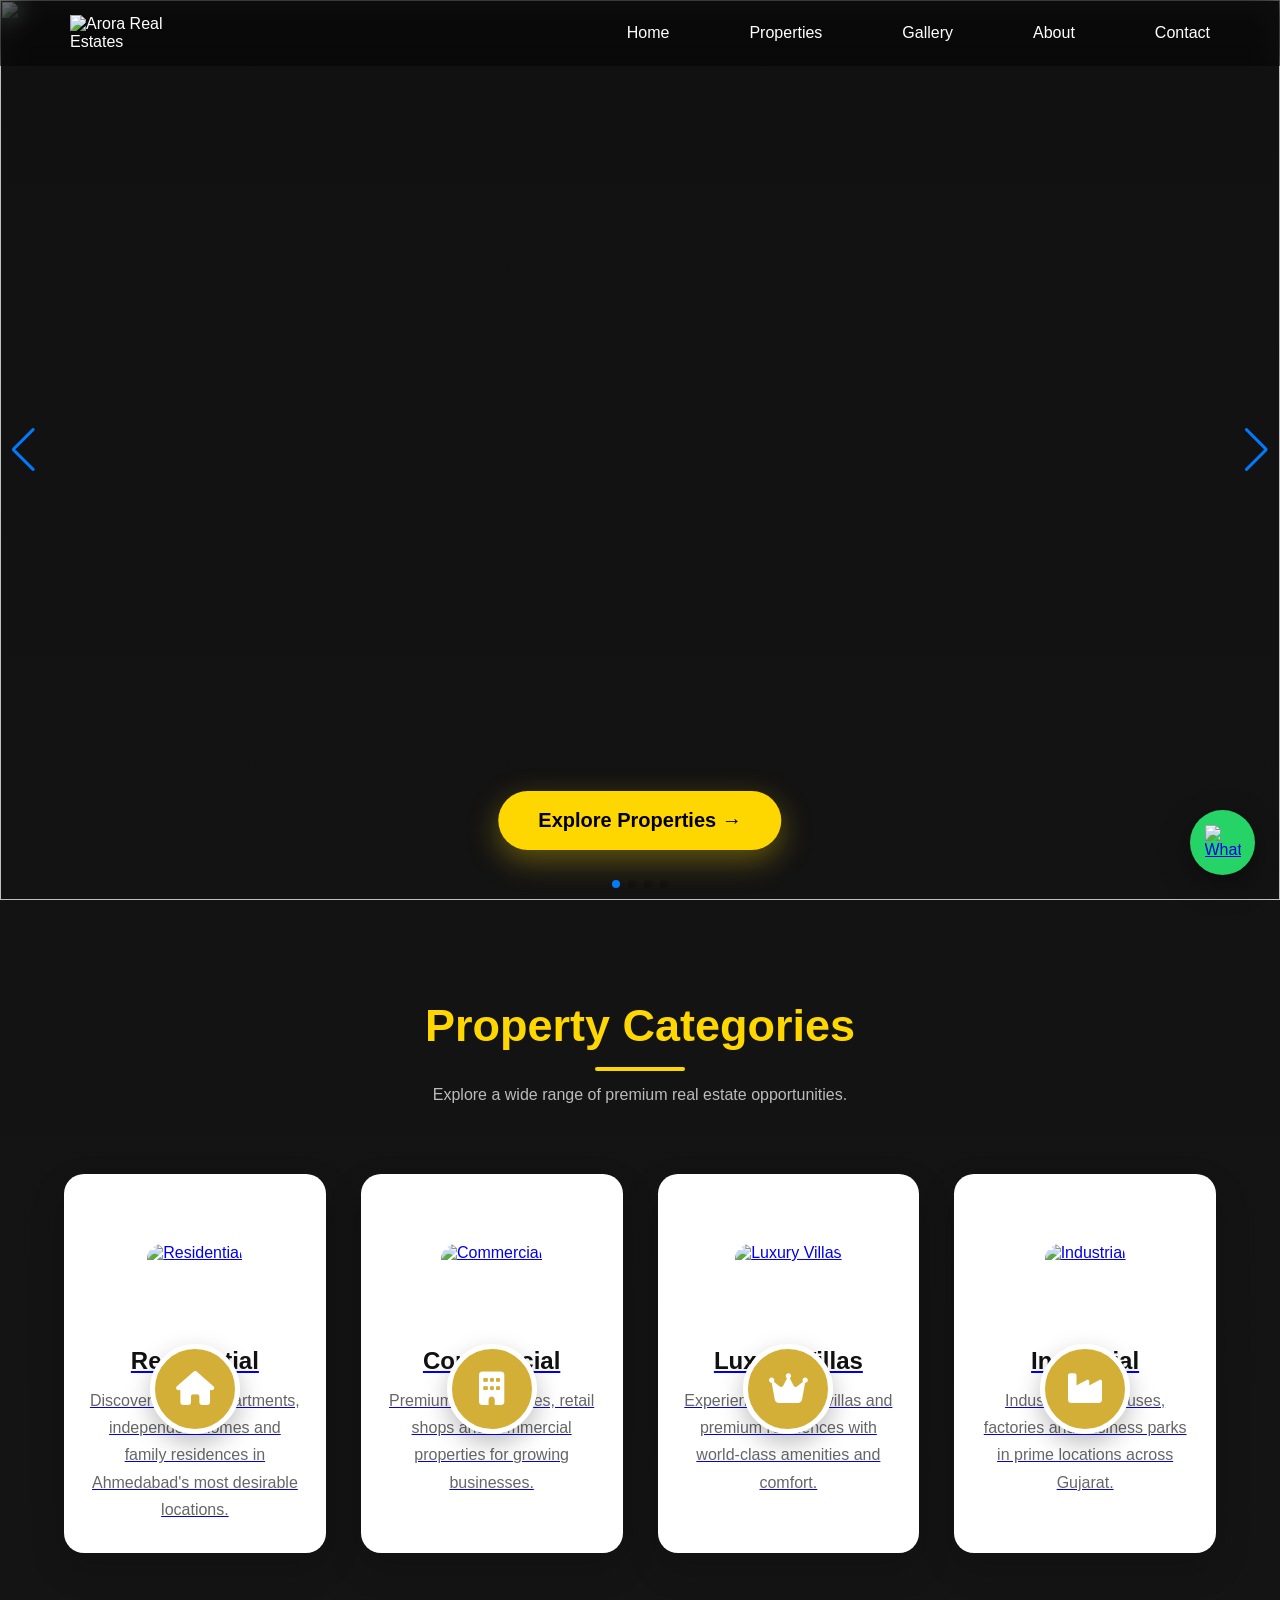
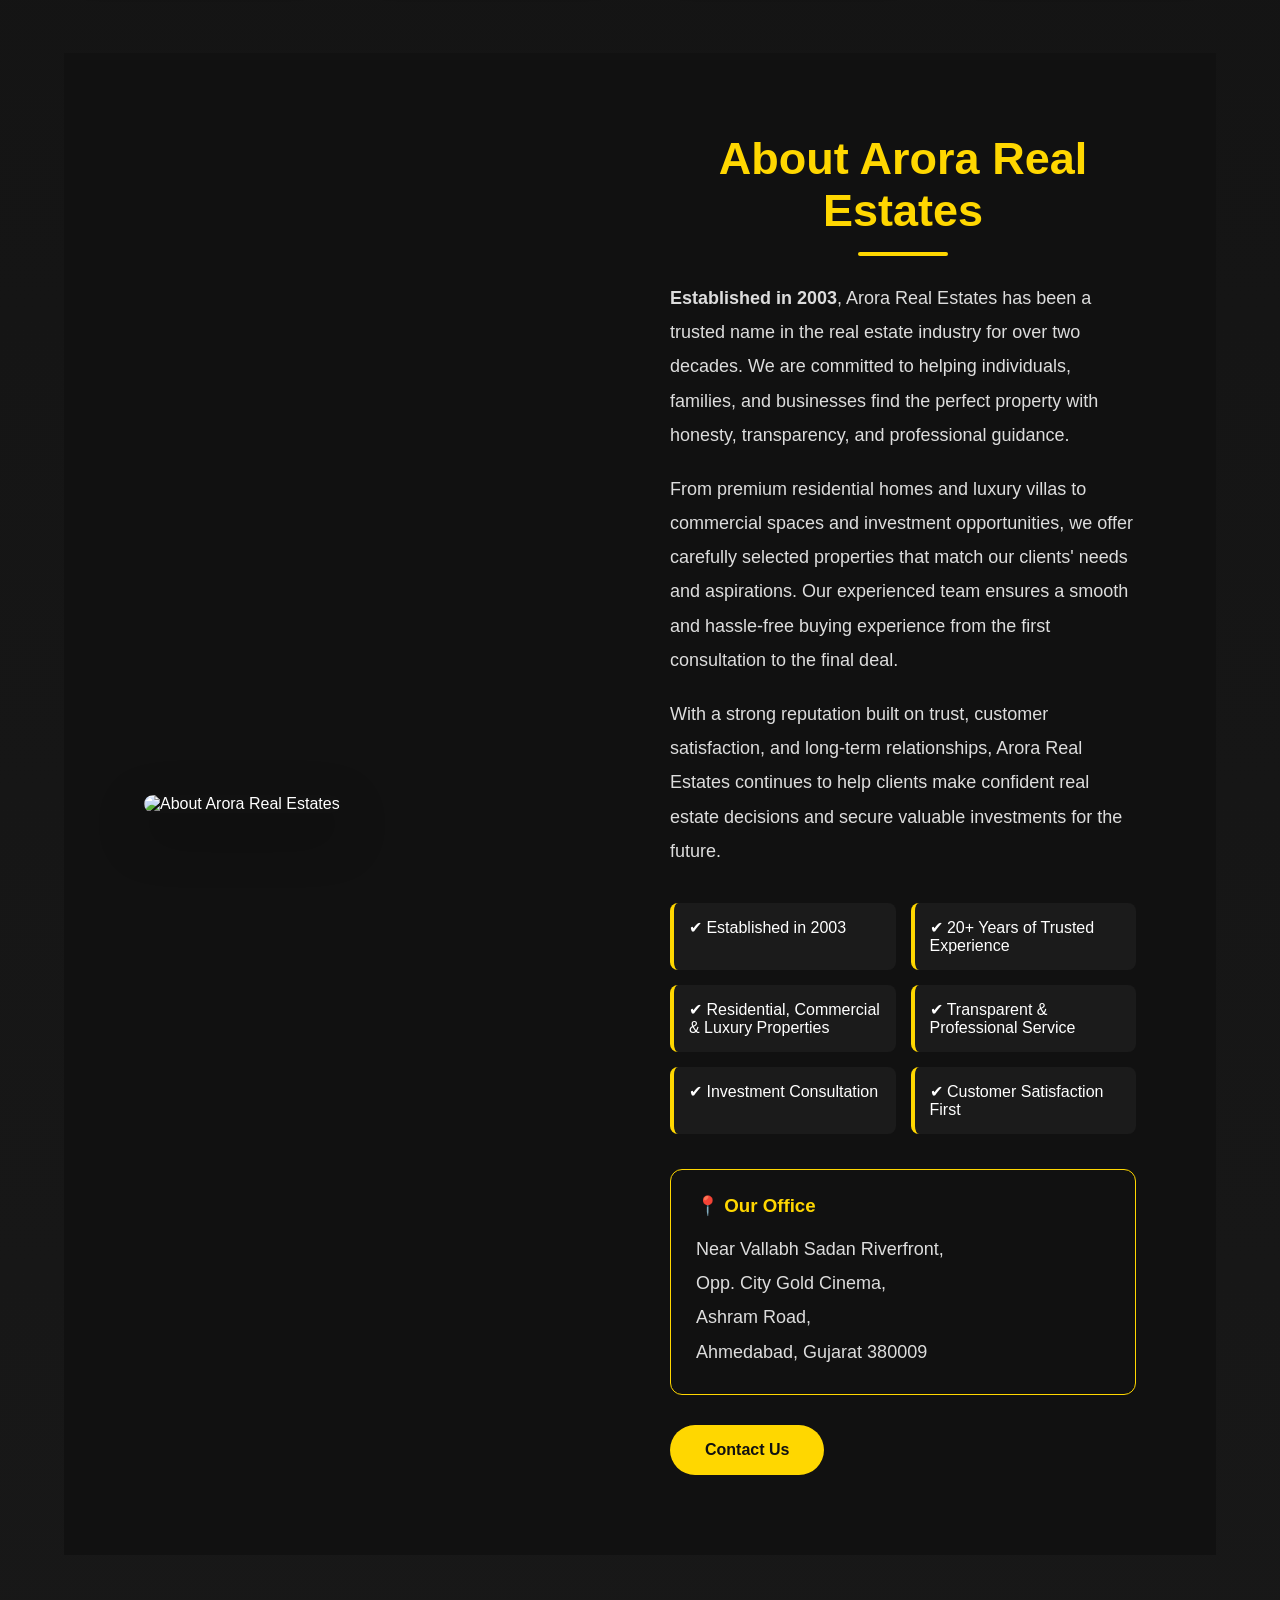
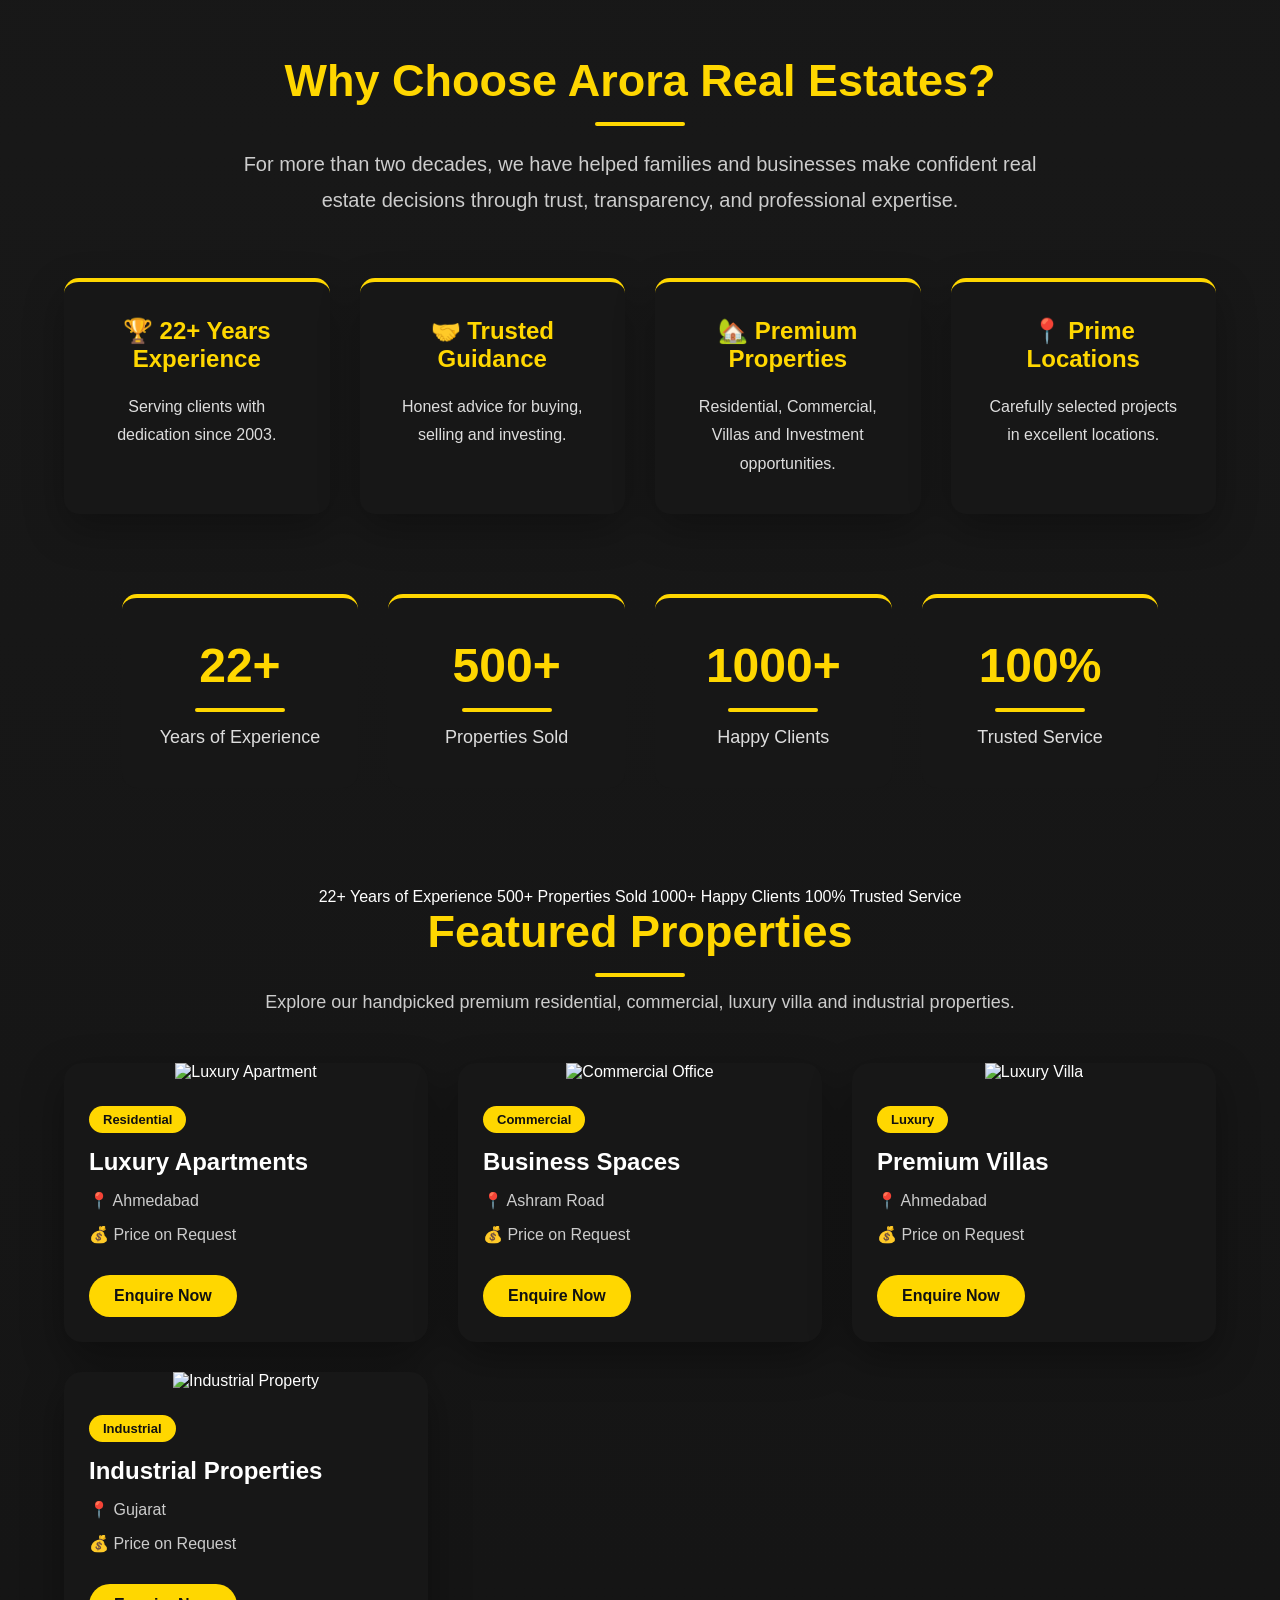
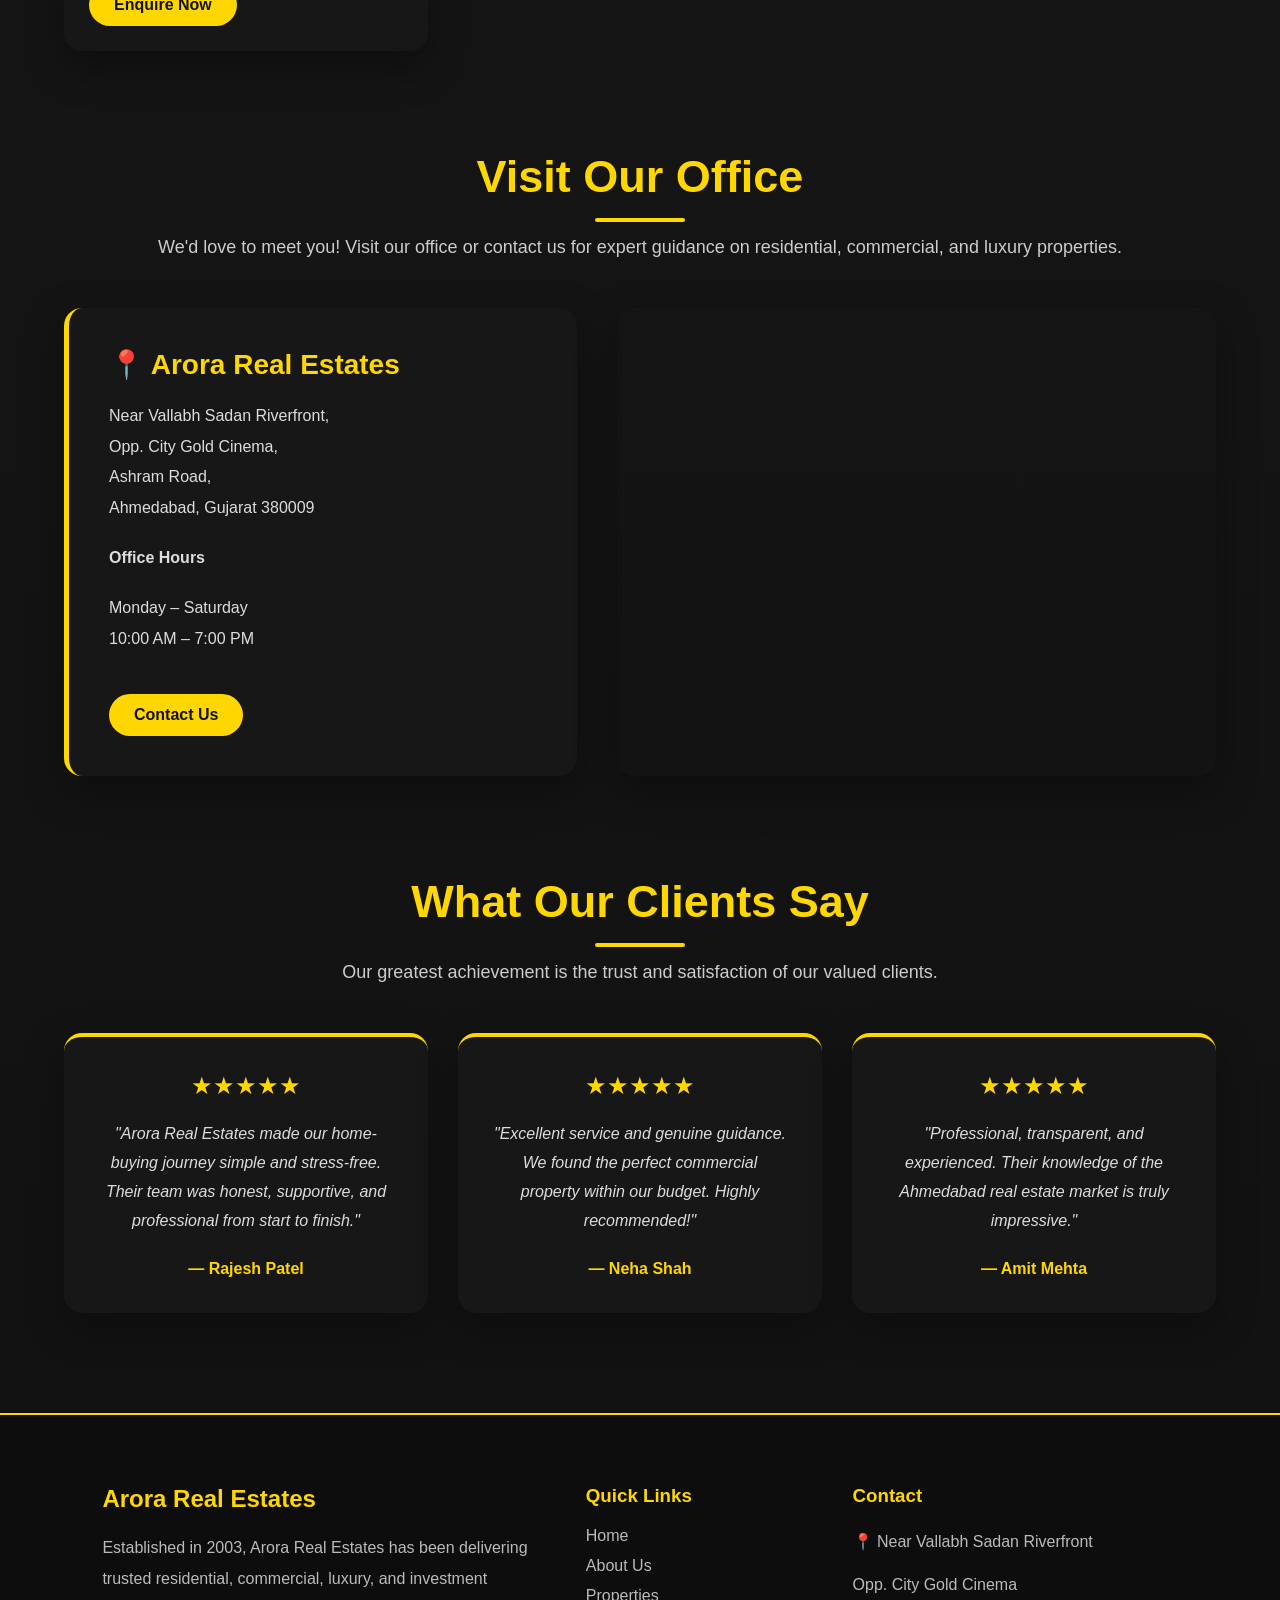
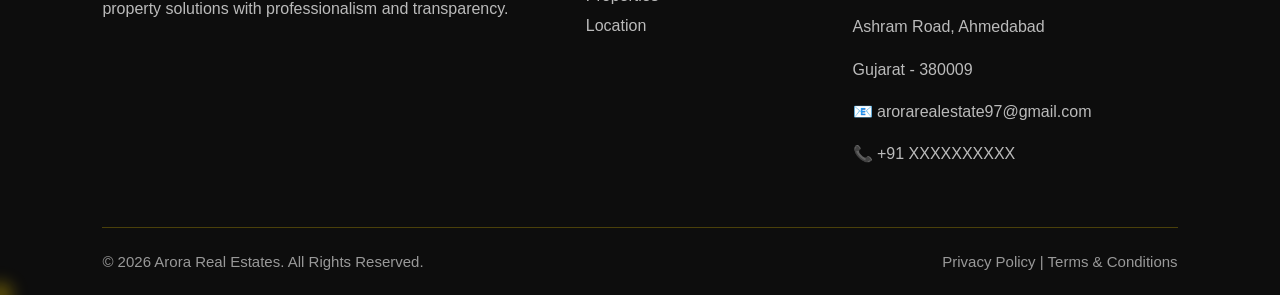
==== index.html @ 7d70e636 "Add files via upload" ====
<!DOCTYPE html>
<html lang="en">
    <link rel="icon" type="image/png" href="images/favicon.png">
<head>
    
    <meta charset="UTF-8">
    <meta name="viewport" content="width=device-width, initial-scale=1.0">
    <title>Arora Real Estates</title>

    <link rel="stylesheet" href="style.css">
    <link
  rel="stylesheet"
  href="https://cdn.jsdelivr.net/npm/swiper@11/swiper-bundle.min.css"
/>
<link rel="stylesheet" href="https://unpkg.com/aos@2.3.4/dist/aos.css">
<link rel="stylesheet" href="https://cdnjs.cloudflare.com/ajax/libs/font-awesome/6.5.2/css/all.min.css">
</head>

<body>

    <!-- Navigation -->

   <nav>

    <div class="logo">
        <img src="images/logo.png" alt="Arora Real Estates">
    </div>

    <div class="menu-toggle">
        ☰
    </div>

    <ul>

    <li><a href="#hero">Home</a></li>

    <li><a href="#properties">Properties</a></li>

    <li><a href="#categories">Gallery</a></li>

    <li><a href="#about">About</a></li>

    <li><a href="#location">Contact</a></li>

</ul>
</nav>

    <!-- Hero Section -->

   <section class="hero" id="hero">

    <div class="swiper heroSwiper">

        <div class="swiper-wrapper">

            <div class="swiper-slide">
                <img src="images/hero1.jpg" alt="">
            </div>

            <div class="swiper-slide">
                <img src="images/hero2.jpg" alt="">
            </div>

            <div class="swiper-slide">
                <img src="images/hero3.jpg" alt="">
            </div>

            <div class="swiper-slide">
                <img src="images/hero4.jpg" alt="">
            </div>

        </div>

        <div class="swiper-pagination"></div>

        <div class="swiper-button-next"></div>
        <div class="swiper-button-prev"></div>

    </div>

    <a href="#categories" class="hero-btn">
        Explore Properties →
    </a>

</section>

    </div>

</section>
<!-- Featured Projects -->
 <section class="categories" id="categories">

    <h2>Property Categories</h2>
    <p>Explore a wide range of premium real estate opportunities.</p>

    <div class="category-grid">

    <a href="#" class="category-card">

        <img src="images/residential.jpg" alt="Residential">

        <div class="category-icon">
    <i class="fas fa-house"></i>
</div>

        <h3>Residential</h3>

        <p>
            Discover modern apartments, independent homes and family residences
            in Ahmedabad's most desirable locations.
        </p>

    </a>

    <a href="#" class="category-card">

        <img src="images/commercial.jpg" alt="Commercial">

<div class="category-icon">
    <i class="fas fa-building"></i>
</div>
        <h3>Commercial</h3>

        <p>
            Premium office spaces, retail shops and commercial properties
            for growing businesses.
        </p>

    </a>

    <a href="#" class="category-card">
<img src="images/villa.jpg" alt="Luxury Villas">
        

        <div class="category-icon">
    <i class="fas fa-crown"></i>
</div>

        <h3>Luxury Villas</h3>

        <p>
            Experience elegant villas and premium residences with world-class
            amenities and comfort.
        </p>

    </a>

    <a href="#" class="category-card">
<img src="images/industrial.jpg" alt="Industrial">
        

        <div class="category-icon">
    <i class="fas fa-industry"></i>
</div>

        
<h3>Industrial</h3>

        <p>
    Industrial warehouses, factories and business parks
    in prime locations across Gujarat.
</p>

    </a>

</div>

</section>
<section class="about" id="about" data-aos="fade-up">

    <div class="about-image">
        <img src="images/about.jpg" alt="About Arora Real Estates">
    </div>

    <div class="about-content">

        <div class="about-text">

            <h2>About Arora Real Estates</h2>


            <p>
    <strong>Established in 2003</strong>, Arora Real Estates has been a trusted name in the real estate industry for over two decades. We are committed to helping individuals, families, and businesses find the perfect property with honesty, transparency, and professional guidance.
</p>

<p>
    From premium residential homes and luxury villas to commercial spaces and investment opportunities, we offer carefully selected properties that match our clients' needs and aspirations. Our experienced team ensures a smooth and hassle-free buying experience from the first consultation to the final deal.
</p>

<p>
    With a strong reputation built on trust, customer satisfaction, and long-term relationships, Arora Real Estates continues to help clients make confident real estate decisions and secure valuable investments for the future.
</p>
<div class="about-features">

    <div>✔ Established in 2003</div>

    <div>✔ 20+ Years of Trusted Experience</div>

    <div>✔ Residential, Commercial & Luxury Properties</div>

    <div>✔ Transparent & Professional Service</div>

    <div>✔ Investment Consultation</div>

    <div>✔ Customer Satisfaction First</div>

</div>
<div class="office-address">

    <h3>📍 Our Office</h3>

    <p>
        Near Vallabh Sadan Riverfront,<br>
        Opp. City Gold Cinema,<br>
        Ashram Road,<br>
        Ahmedabad, Gujarat 380009
    </p>

</div>

            <a href="#" class="about-btn" onclick="openForm('General Inquiry')">
    Contact Us
</a>

        </div>

    </div>

</section>


</section>
<section class="why-us" data-aos="fade-up">

    <h2>Why Choose Arora Real Estates?</h2>

    <p class="why-text">
        For more than two decades, we have helped families and businesses
        make confident real estate decisions through trust, transparency,
        and professional expertise.
    </p>

    <div class="why-grid">

        <div class="why-card">
            <h3>🏆 22+ Years Experience</h3>
            <p>Serving clients with dedication since 2003.</p>
        </div>

        <div class="why-card">
            <h3>🤝 Trusted Guidance</h3>
            <p>Honest advice for buying, selling and investing.</p>
        </div>

        <div class="why-card">
            <h3>🏡 Premium Properties</h3>
            <p>Residential, Commercial, Villas and Investment opportunities.</p>
        </div>

        <div class="why-card">
            <h3>📍 Prime Locations</h3>
            <p>Carefully selected projects in excellent locations.</p>
        </div>

    </div>
    <section class="stats">

    <div class="stat-box">
        <h2>22+</h2>
        <p>Years of Experience</p>
    </div>

    <div class="stat-box">
        <h2>500+</h2>
        <p>Properties Sold</p>
    </div>

    <div class="stat-box">
        <h2>1000+</h2>
        <p>Happy Clients</p>
    </div>

    <div class="stat-box">
        <h2>100%</h2>
        <p>Trusted Service</p>
    </div>

</section>

</section>
 <section class="featured-properties" id="properties" data-aos="zoom-in">

    22+
Years of Experience

500+
Properties Sold

1000+
Happy Clients

100%
Trusted Service

    <h2>Featured Properties</h2>
    <p class="featured-text">
        Explore our handpicked premium residential, commercial, luxury villa and industrial properties.
    </p>

    <div class="property-grid">

        <div class="property-card">
            <img src="images/property1.jpg" alt="Luxury Apartment">

            <div class="property-info">
                <span class="property-type">Residential</span>
                <h3>Luxury Apartments</h3>
                <p>📍 Ahmedabad</p>
                <p>💰 Price on Request</p>

                <a href="#" onclick="openForm('Luxury Apartment')" class="property-btn">
                    Enquire Now
                </a>
            </div>
        </div>

        <div class="property-card">
            <img src="images/property2.jpg" alt="Commercial Office">

            <div class="property-info">
                <span class="property-type">Commercial</span>
                <h3>Business Spaces</h3>
                <p>📍 Ashram Road</p>
                <p>💰 Price on Request</p>

                <a href="#" onclick="openForm('Commercial Property')" class="property-btn">
                    Enquire Now
                </a>
            </div>
        </div>

        <div class="property-card">
            <img src="images/property3.jpg" alt="Luxury Villa">

            <div class="property-info">
                <span class="property-type">Luxury</span>
                <h3>Premium Villas</h3>
                <p>📍 Ahmedabad</p>
                <p>💰 Price on Request</p>

                <a href="#" onclick="openForm('Luxury Villa')" class="property-btn">
                    Enquire Now
                </a>
            </div>
        </div>

        <div class="property-card">
            <img src="images/property4.jpg" alt="Industrial Property">

            <div class="property-info">
                <span class="property-type">Industrial</span>
                <h3>Industrial Properties</h3>
                <p>📍 Gujarat</p>
                <p>💰 Price on Request</p>

                <a href="#" onclick="openForm('Industrial Property')" class="property-btn">
                    Enquire Now
                </a>
            </div>
        </div>

    </div>

</section>
<section class="location-section" id="location" data-aos="fade-up">

    <h2>Visit Our Office</h2>

    <p class="location-text">
        We'd love to meet you! Visit our office or contact us for expert guidance on residential, commercial, and luxury properties.
    </p>

    <div class="location-container">

        <div class="location-info">

            <h3>📍 Arora Real Estates</h3>

            <p>
                Near Vallabh Sadan Riverfront,<br>
                Opp. City Gold Cinema,<br>
                Ashram Road,<br>
                Ahmedabad, Gujarat 380009
            </p>

            <p><strong>Office Hours</strong></p>

            <p>
                Monday – Saturday<br>
                10:00 AM – 7:00 PM
            </p>

            <a href="#" onclick="openForm('Office Visit')" class="property-btn">
                Contact Us
            </a>

        </div>

        <div class="location-map">

            <iframe
                src="https://www.google.com/maps?q=Near+Vallabh+Sadan+Riverfront,+Opp.+City+Gold+Cinema,+Ashram+Road,+Ahmedabad,+Gujarat+380009&output=embed"
                width="100%"
                height="450"
                style="border:0;"
                allowfullscreen=""
                loading="lazy">
            </iframe>

        </div>

    </div>

</section>
<section class="testimonials" data-aos="fade-up">

    <h2>What Our Clients Say</h2>

    <p class="testimonial-text">
        Our greatest achievement is the trust and satisfaction of our valued clients.
    </p>

    <div class="testimonial-grid">

        <div class="testimonial-card">

            <div class="stars">★★★★★</div>

            <p>
                "Arora Real Estates made our home-buying journey simple and stress-free.
                Their team was honest, supportive, and professional from start to finish."
            </p>

            <h4>— Rajesh Patel</h4>

        </div>

        <div class="testimonial-card">

            <div class="stars">★★★★★</div>

            <p>
                "Excellent service and genuine guidance. We found the perfect commercial
                property within our budget. Highly recommended!"
            </p>

            <h4>— Neha Shah</h4>

        </div>

        <div class="testimonial-card">

            <div class="stars">★★★★★</div>

            <p>
                "Professional, transparent, and experienced. Their knowledge of the
                Ahmedabad real estate market is truly impressive."
            </p>

            <h4>— Amit Mehta</h4>

        </div>

    </div>

</section>

<footer class="footer" data-aos="fade-up">

    <div class="footer-container">

        <div class="footer-column">

            <h2>Arora Real Estates</h2>

            <p>
                Established in 2003, Arora Real Estates has been delivering trusted
                residential, commercial, luxury, and investment property solutions
                with professionalism and transparency.
            </p>

        </div>

        <div class="footer-column">

            <h3>Quick Links</h3>

            <a href="#hero">Home</a>
            <a href="#about">About Us</a>
            <a href="#properties">Properties</a>
            <a href="#location">Location</a>

        </div>

        <div class="footer-column">

            <h3>Contact</h3>

            <p>📍 Near Vallabh Sadan Riverfront</p>
            <p>Opp. City Gold Cinema</p>
            <p>Ashram Road, Ahmedabad</p>
            <p>Gujarat - 380009</p>

            <p>📧 arorarealestate97@gmail.com</p>

            <p>📞 +91 XXXXXXXXXX</p>

        </div>

    </div>

    <hr>

    <div class="footer-bottom">

        <p>
            © 2026 Arora Real Estates. All Rights Reserved.
        </p>

        <p>
            Privacy Policy | Terms & Conditions
        </p>

    </div>

</footer>

<!-- Contact Popup -->

<div id="popup" class="popup">

<div class="popup-content">

<span class="close" onclick="closeForm()">&times;</span>

<h2 id="popupTitle"></h2>

<input type="text" id="name" placeholder="Your Name">

<textarea id="message" placeholder="Write your enquiry"></textarea>

<br><br>

<a id="whatsappBtn" class="contact-btn">📱 WhatsApp</a>

<a href="mailto:arorarealestate97@gmail.com" class="contact-btn">📧 Gmail</a>

</div>

</div>

<script src="script.js"></script>
<!-- POPUP FORM -->
<div id="contactPopup" class="popup">

    <div class="popup-content">

        <span class="close" onclick="closeForm()">&times;</span>

        <h2 id="popupTitle">Contact Us</h2>

        <textarea
            id="userMessage"
            placeholder="Write your property enquiry here..."
        ></textarea>

        <div class="contact-icons">

            <a id="gmailLink" target="_blank">
                <img src="https://cdn-icons-png.flaticon.com/512/732/732200.png" alt="Gmail">
            </a>

            <a id="whatsappLink" target="_blank">
                <img src="https://cdn-icons-png.flaticon.com/512/733/733585.png" alt="WhatsApp">
            </a>

        </div>

    </div>

</div>

</div>
<script src="https://cdn.jsdelivr.net/npm/swiper@11/swiper-bundle.min.js"></script>

<script>
const swiper = new Swiper(".heroSwiper", {
    loop: true,
    grabCursor: true,

    autoplay: {
        delay: 5000,
        disableOnInteraction: false,
    },

    pagination: {
        el: ".swiper-pagination",
        clickable: true,
    },

    navigation: {
        nextEl: ".swiper-button-next",
        prevEl: ".swiper-button-prev",
    },
});
</script>
<a href="https://wa.me/917637969048?text=Hello%20Arora%20Real%20Estates,%20I%20am%20interested%20in%20a%20property."
   class="floating-whatsapp"
   target="_blank">

    <img src="https://cdn-icons-png.flaticon.com/512/733/733585.png" alt="WhatsApp">

</a>
<button id="scrollTopBtn">↑</button>
<script src="https://unpkg.com/aos@2.3.4/dist/aos.js"></script>

<script>
AOS.init({
    duration: 1000,
    once: true
});
</script>
<div class="cursor-glow"></div>
</body>
</html>
---- style.css ----
*{
    margin:0;
    padding:0;
    box-sizing:border-box;
}

body{
    background:linear-gradient(to bottom,#111,#181818,#111);
    color:white;
    font-family:Arial, sans-serif;
}

header{
    position:fixed;
    top:0;
    left:0;
    width:100%;
    z-index:1000;
    transition:.3s;
}

.logo{
    display:flex;
    align-items:center;
}

.logo img{
    max-width:140px;
    height:auto;
}

.logo img:hover{
    transform:scale(1.08);
}

nav{
    display:flex;
    justify-content:space-between;
    align-items:center;
    position:relative;
}

nav ul{
    display:flex;
    gap:45px;
    list-style:none;
}

nav ul li{

    margin-left:35px;

}

nav ul li a{
    position:relative;
    text-decoration:none;
    color:white;
    transition:.3s;
}
nav ul li a::after{
    content:"";
    position:absolute;
    left:0;
    bottom:-6px;
    width:0%;
    height:3px;
    background:#FFD700;
    transition:.3s;
}

nav ul li a:hover::after{
    width:100%;
}

nav ul li a:hover{
    color:#FFD700;
}


.hero-overlay{
    position:absolute;
    top:0;
    left:0;
    width:100%;
    height:100%;
    background:rgba(0,0,0,0.55);
}

.hero-content{
    position:relative;
    z-index:2;
    max-width:650px;
    margin-left:80px;
    color:white;
}

.welcome{
    color:gold;
    font-size:18px;
    letter-spacing:3px;
    margin-bottom:20px;
    font-weight:bold;
}

.hero h1{
    font-size:75px;
    line-height:1.1;
    margin-bottom:25px;
    color:white;
}

.hero h1 span{
    color:gold;
}

.hero-text{
    font-size:24px;
    line-height:1.7;
    margin-bottom:35px;
}

.hero button{
    padding:18px 45px;
    background:transparent;
    border:2px solid gold;
    color:gold;
    font-size:20px;
    cursor:pointer;
    border-radius:5px;
    transition:.3s;
}

.hero button:hover{
    background:gold;
    color:black;
}

button{

    margin-top:35px;

    padding:15px 40px;

    background:gold;

    border:none;

    font-size:18px;

    cursor:pointer;

    border-radius:5px;

}.projects{

    padding:80px;

    background:#181818;

}

.projects h2{

    text-align:center;

    color:gold;

    font-size:45px;

    margin-bottom:50px;

}
.project-container{
    display:grid;
    grid-template-columns:repeat(auto-fit, minmax(300px, 1fr));
    gap:30px;
    margin-top:40px;
}

.project-card{
    background:#222;
    border-radius:10px;
    overflow:hidden;
    box-shadow:0 5px 20px rgba(0,0,0,0.5);
    transition:0.3s;
}

.project-card:hover{
    transform:scale(1.03);
}

.project-card img{
    width:100%;
    height:220px;
    object-fit:cover;
}

.project-card h3{
    padding:15px;
    color:gold;
}

.project-card p{
    padding:0 15px 15px;
    color:white;
}
.project-container{

    display:flex;

    gap:30px;

    justify-content:center;

    flex-wrap:wrap;

}

.project-card{

    width:350px;

    background:#222;

    border-radius:15px;

    overflow:hidden;

    transition:.3s;

}

.project-card:hover{

    transform:translateY(-10px);

}

.project-card img{

    width:100%;

    height:240px;

    object-fit:cover;

}

.project-card h3{

    padding:20px;

    color:gold;

}

.project-card p{

    padding:0 20px 20px;

}

.project-card button{
    margin:20px;
    padding:15px 30px;
    background:gold;
    border:none;
    border-radius:5px;
    cursor:pointer;
    font-size:16px;
    font-weight:bold;
    transition:0.3s;
}

.project-card button:hover{
    background:white;
    color:black;
}
.about{
    padding:80px;
    background:#111;
}

.about h2{
    text-align:center;
    color:gold;
    margin-bottom:50px;
    font-size:40px;
}

.about-content{
    display:flex;
    justify-content:space-between;
    align-items:center;
    gap:50px;
    flex-wrap:wrap;
}

.about-text{
    flex:1;
}

.about-text p{
    font-size:18px;
    line-height:1.8;
    margin-bottom:20px;
}

.about-image{
    flex:1;
}

.about-image img{
    width:100%;
    border-radius:10px;
}
.about{
    padding:80px;
    background:#111;
}

.about h2{
    text-align:center;
    color:gold;
    font-size:40px;
    margin-bottom:50px;
}

.about-content{
    display:flex;
    justify-content:space-between;
    align-items:center;
    gap:50px;
    flex-wrap:wrap;
}

.about-text{
    flex:1;
}

.about-text p{
    font-size:18px;
    line-height:1.8;
    margin-bottom:20px;
}

.about-image{
    flex:1;
}

.about-image img{
    width:100%;
    border-radius:10px;
}

.about button{
    margin-top:20px;
}
/* ==========================
   PROPERTY CATEGORIES
========================== */

.categories{
    width:90%;
    max-width:1300px;
    margin:100px auto;
    text-align:center;
}

.categories h2{
    font-size:45px;
    color:#FFD700;
    margin-bottom:15px;
}

.categories p{
    color:#bbb;
}

.category-grid{
    display:grid;
    grid-template-columns:repeat(auto-fit,minmax(260px,1fr));
    gap:35px;
    margin-top:70px;
}

.category-card{
    position:relative;
    background:#fff;
    border-radius:20px;
    overflow:visible;
    padding:70px 25px 30px;
    text-align:center;
    transition:.35s;
    box-shadow:0 15px 35px rgba(0,0,0,.18);
}

.category-card:hover{
    transform:translateY(-12px);
    box-shadow:0 20px 50px rgba(212,175,55,.35);
}

.category-card img{
    width:100%;
    height:220px;
    object-fit:cover;
    border-radius:15px 15px 0 0;
    margin:-70px -25px 25px;
    width:calc(100% + 50px);
}

/* GOLD CIRCLE */

.category-icon{

    position:absolute;

    left:50%;

    top:170px;

    transform:translateX(-50%);

    width:90px;

    height:90px;

    background:#D4AF37;

    border-radius:50%;

    display:flex;

    justify-content:center;

    align-items:center;

    border:5px solid white;

    box-shadow:0 10px 25px rgba(0,0,0,.25);

    font-size:34px;
color:#fff;
.category-icon i{
    color:white;
}

}

.category-card h3{

    margin-top:60px;

    color:#111;

    font-size:24px;

}

.category-card p{

    color:#666;

    margin-top:12px;

    line-height:1.7;

}
.property-page{
    max-width:1000px;
    margin:50px auto;
    padding:20px;
    color:white;
}

.property-page h1{
    color:gold;
    text-align:center;
    margin-bottom:20px;
}

.property-page h2{
    color:gold;
    margin-top:20px;
}

.property-image{
    width:100%;
    max-height:500px;
    object-fit:cover;
    border-radius:12px;
    margin:20px 0;
}

.property-page p,
.property-page li{
    font-size:18px;
    line-height:1.8;
}

.contact-btn{
    display:inline-block;
    margin:10px;
    padding:12px 25px;
    background:gold;
    color:#111;
    text-decoration:none;
    border-radius:8px;
    font-weight:bold;
    transition:0.3s;
}

.contact-btn:hover{
    background:#ffd700;
    transform:translateY(-3px);
}
.popup{
    display:none;
    position:fixed;
    top:0;
    left:0;
    width:100%;
    height:100%;
    background:rgba(0,0,0,.7);
    justify-content:center;
    align-items:center;
    z-index:9999;
}

.popup-content{
    background:#222;
    color:white;
    width:420px;
    padding:30px;
    border-radius:12px;
    text-align:center;
}

.popup-content input,
.popup-content textarea{
    width:100%;
    padding:12px;
    margin:10px 0;
    border:none;
    border-radius:8px;
    font-size:16px;
}

.popup-content textarea{
    height:120px;
    resize:none;
}

.close{
    float:right;
    font-size:28px;
    cursor:pointer;
    color:white;
}

.contact-btn{
    display:inline-block;
    margin:10px;
    padding:12px 25px;
    background:gold;
    color:#111;
    text-decoration:none;
    border-radius:8px;
    font-weight:bold;
}
.popup-overlay{
    position:fixed;
    top:0;
    left:0;
    width:100%;
    height:100%;
    background:rgba(0,0,0,0.7);
    display:none;
    justify-content:center;
    align-items:center;
    z-index:999;
}

.popup-box{
    background:#222;
    padding:30px;
    width:350px;
    border-radius:10px;
    text-align:center;
    position:relative;
}

.popup-box h2{
    color:gold;
    margin-bottom:15px;
}

.popup-box input,
.popup-box textarea{
    width:100%;
    margin:10px 0;
    padding:10px;
    border:none;
    border-radius:5px;
}

.close-btn{
    position:absolute;
    top:10px;
    right:15px;
    font-size:25px;
    cursor:pointer;
    color:white;
}
.popup{
    display:none;
    position:fixed;
    top:0;
    left:0;
    width:100%;
    height:100%;
    background:rgba(0,0,0,.75);
    backdrop-filter:blur(5px);
    justify-content:center;
    align-items:center;
    z-index:9999;
}

.popup-content{
    background:#222;
    width:420px;
    max-width:90%;
    padding:30px;
    border-radius:15px;
    text-align:center;
    animation:popup .35s ease;
    position:relative;
}

@keyframes popup{
    from{
        transform:scale(.8);
        opacity:0;
    }

    to{
        transform:scale(1);
        opacity:1;
    }
}

.close{
    position:absolute;
    top:15px;
    right:20px;
    font-size:32px;
    cursor:pointer;
    color:white;
}

.popup h2{
    color:gold;
    margin-bottom:20px;
}

.popup textarea{
    width:100%;
    height:130px;
    padding:15px;
    border:none;
    border-radius:10px;
    resize:none;
    outline:none;
    font-size:16px;
}

.contact-icons{
    margin-top:25px;
    display:flex;
    justify-content:center;
    gap:35px;
}

.contact-icons img{
    width:65px;
    transition:.3s;
    cursor:pointer;
}

.contact-icons img:hover{
    transform:scale(1.15);
}


.hero-content{
    position:absolute;
    bottom:70px;
    left:8%;
}

.hero-btn{
    display:inline-block;
    padding:18px 40px;
    background:#FFD700;
    color:#000;
    font-size:22px;
    font-weight:bold;
    text-decoration:none;
    border-radius:50px;
    transition:.3s;
    box-shadow:0 10px 30px rgba(255,215,0,.35);
}

.hero-btn:hover{
    transform:translateY(-5px);
    background:#fff;
}
nav{
    position:fixed;
    top:0;
    left:0;
    width:100%;
    padding:15px 70px;
    display:flex;
    justify-content:space-between;
    align-items:center;
    background:rgba(0,0,0,.45);
    backdrop-filter:blur(12px);
    z-index:1000;
    transition:.4s;
}

.logo img{
    transition:.4s;
}

.logo img:hover{
    transform:scale(1.08);
}

.nav-links{
    display:flex;
    list-style:none;
    gap:40px;
}

.nav-links a{
    color:#fff;
    text-decoration:none;
    font-size:20px;
    font-weight:500;
    transition:.3s;
}

.nav-links a:hover{
    color:#FFD700;
}

nav ul li a::after{
    content:'';
    position:absolute;
    left:0;
    bottom:-8px;
    width:0;
    height:2px;
    background:#FFD700;
    transition:.3s;
}

nav ul li a:hover{
    color:#FFD700;
}

nav ul li a:hover::after{
    width:100%;
}
/* Hero Slider */

.hero{
    position:relative;
    height:100vh;
    overflow:hidden;
}

.heroSwiper{
    width:100%;
    height:100%;
}

.heroSwiper img{
    width:100%;
    height:100vh;
    object-fit:cover;
    object-position:center;
    display:block;
}

.hero-btn{
    position:absolute;
    bottom:50px;
    left:50%;
    transform:translateX(-50%);
    background:#FFD700;
    color:#000;
    text-decoration:none;
    padding:18px 40px;
    border-radius:50px;
    font-size:20px;
    font-weight:bold;
    z-index:20;
    transition:.3s;
}

.hero-btn:hover{
    background:white;
    transform:translateX(-50%) scale(1.05);
}

.swiper-button-next,
.swiper-button-prev{
    color:#FFD700;
}

.swiper-pagination-bullet{
    background:white;
}

.swiper-pagination-bullet-active{
    background:#FFD700;
}
.swiper-slide{
    width:100%;
    height:100vh;
    overflow:hidden;
}

.swiper-wrapper{
    height:100%;
}
.swiper,
.swiper-wrapper,
.swiper-slide{
    width:100%;
    height:100%;
}

.swiper-slide img{
    width:100%;
    height:100%;
    object-fit:cover;
}
/* =========================
   ABOUT SECTION
========================= */

.about{
    width:90%;
    max-width:1300px;
    margin:100px auto;
    display:flex;
    align-items:center;
    justify-content:space-between;
    gap:60px;
    color:white;
}

.about-image{
    flex:1;
}

.about-image img{
    width:100%;
    border-radius:20px;
    box-shadow:0 20px 50px rgba(0,0,0,.4);
    transition:.4s;
}

.about-image img:hover{
    transform:scale(1.03);
}

.about-content{
    flex:1;
}

.about-content h2{
    font-size:45px;
    color:#FFD700;
    margin-bottom:25px;
}

.about-content p{
    font-size:18px;
    line-height:1.9;
    color:#ddd;
    margin-bottom:20px;
}

.about-features{
    display:grid;
    grid-template-columns:repeat(2,1fr);
    gap:15px;
    margin:35px 0;
}

.about-features div{
    background:#1b1b1b;
    padding:15px;
    border-left:4px solid #FFD700;
    border-radius:8px;
}

.office-address{
    margin-top:35px;
    background:#111;
    padding:25px;
    border-radius:12px;
    border:1px solid #FFD700;
}

.office-address h3{
    color:#FFD700;
    margin-bottom:15px;
}

.office-address p{
    margin:0;
    color:#ddd;
}

.about-btn{
    display:inline-block;
    margin-top:30px;
    padding:16px 35px;
    background:#FFD700;
    color:#111;
    text-decoration:none;
    border-radius:50px;
    font-weight:bold;
    transition:.3s;
}

.about-btn:hover{
    background:white;
    transform:translateY(-4px);
}
/* ==========================
   WHY CHOOSE US
========================== */

.why-us{
    width:90%;
    max-width:1300px;
    margin:100px auto;
    text-align:center;
    color:white;
}

.why-us h2{
    font-size:45px;
    color:#FFD700;
    margin-bottom:20px;
}

.why-text{
    width:70%;
    margin:0 auto 60px;
    font-size:20px;
    color:#ccc;
    line-height:1.8;
}

.why-grid{
    display:grid;
    grid-template-columns:repeat(auto-fit,minmax(260px,1fr));
    gap:30px;
}

.why-card{
    background:#171717;
    padding:35px;
    border-radius:15px;
    transition:.4s;
    border-top:4px solid #FFD700;
    box-shadow:0 15px 40px rgba(0,0,0,.3);
}

.why-card h3{
    color:#FFD700;
    margin-bottom:20px;
    font-size:24px;
}

.why-card p{
    color:#ddd;
    line-height:1.8;
}

.why-card:hover{
    transform:translateY(-12px);
    background:#202020;
}
/* ==========================
   FEATURED PROPERTIES
========================== */

.featured-properties{
    width:90%;
    max-width:1300px;
    margin:100px auto;
    text-align:center;
}

.featured-properties h2{
    font-size:45px;
    color:#FFD700;
    margin-bottom:15px;
}

.featured-text{
    color:#ccc;
    font-size:18px;
    margin-bottom:50px;
}

.property-grid{
    display:grid;
    grid-template-columns:repeat(auto-fit,minmax(280px,1fr));
    gap:30px;
}

.property-card{
    background:#171717;
    border-radius:18px;
    overflow:hidden;
    box-shadow:0 15px 40px rgba(0,0,0,.35);
    transition:.4s;
}

.property-card:hover{
    transform:translateY(-12px);
}

.property-card img{
    width:100%;
    height:250px;
    object-fit:cover;
    transition:.4s;
}

.property-card:hover img{
    transform:scale(1.08);
}

.property-info{
    padding:25px;
    text-align:left;
}

.property-type{
    display:inline-block;
    background:#FFD700;
    color:#111;
    padding:6px 14px;
    border-radius:30px;
    font-size:13px;
    font-weight:bold;
    margin-bottom:15px;
}

.property-info h3{
    color:#fff;
    font-size:24px;
    margin-bottom:12px;
}

.property-info p{
    color:#ccc;
    margin:8px 0;
    line-height:1.6;
}

.property-btn{
    display:inline-block;
    margin-top:20px;
    padding:12px 25px;
    background:#FFD700;
    color:#111;
    text-decoration:none;
    font-weight:bold;
    border-radius:50px;
    transition:.3s;
}

.property-btn:hover{
    background:#fff;
}
/* ==========================
   LOCATION SECTION
========================== */

.location-section{
    width:90%;
    max-width:1300px;
    margin:100px auto;
    text-align:center;
    color:white;
}

.location-section h2{
    font-size:45px;
    color:#FFD700;
    margin-bottom:15px;
}

.location-text{
    font-size:18px;
    color:#ccc;
    margin-bottom:50px;
}

.location-container{
    display:flex;
    gap:40px;
    align-items:stretch;
    justify-content:center;
    flex-wrap:wrap;
}

.location-info{
    flex:1;
    min-width:320px;
    background:#171717;
    padding:40px;
    border-radius:18px;
    text-align:left;
    border-left:5px solid #FFD700;
    box-shadow:0 15px 40px rgba(0,0,0,.35);
}

.location-info h3{
    color:#FFD700;
    margin-bottom:20px;
    font-size:28px;
}

.location-info p{
    color:#ddd;
    line-height:1.9;
    margin-bottom:20px;
}

.location-map{
    flex:1.4;
    min-width:350px;
}

.location-map iframe{
    width:100%;
    height:100%;
    min-height:450px;
    border-radius:18px;
    box-shadow:0 15px 40px rgba(0,0,0,.35);
}
/* ==========================
   FOOTER
========================== */

.footer{
    background:#0d0d0d;
    color:#ddd;
    margin-top:100px;
    padding:70px 8% 25px;
    border-top:2px solid #FFD700;
}

.footer-container{
    display:grid;
    grid-template-columns:2fr 1fr 1.5fr;
    gap:50px;
}

.footer-column h2,
.footer-column h3{
    color:#FFD700;
    margin-bottom:20px;
}

.footer-column p{
    line-height:1.9;
    margin-bottom:12px;
    color:#bbb;
}

.footer-column a{
    display:block;
    color:#bbb;
    text-decoration:none;
    margin-bottom:12px;
    transition:.3s;
}

.footer-column a:hover{
    color:#FFD700;
    padding-left:8px;
}

.footer hr{
    border:none;
    border-top:1px solid rgba(255,215,0,.25);
    margin:45px 0 25px;
}

.footer-bottom{
    display:flex;
    justify-content:space-between;
    align-items:center;
    flex-wrap:wrap;
    gap:15px;
    font-size:15px;
    color:#999;
}

.footer-bottom p{
    margin:0;
}

/* Mobile */

@media(max-width:768px){

    .footer-container{
        grid-template-columns:1fr;
        text-align:center;
    }

    .footer-column a:hover{
        padding-left:0;
    }

    .footer-bottom{
        flex-direction:column;
        text-align:center;
    }

}
/* ==========================
   TESTIMONIALS
========================== */

.testimonials{
    width:90%;
    max-width:1300px;
    margin:100px auto;
    text-align:center;
}

.testimonials h2{
    color:#FFD700;
    font-size:45px;
    margin-bottom:15px;
}

.testimonial-text{
    color:#ccc;
    font-size:18px;
    margin-bottom:50px;
}

.testimonial-grid{
    display:grid;
    grid-template-columns:repeat(auto-fit,minmax(300px,1fr));
    gap:30px;
}

.testimonial-card{
    background:#171717;
    padding:35px;
    border-radius:18px;
    border-top:4px solid #FFD700;
    box-shadow:0 15px 40px rgba(0,0,0,.3);
    transition:.4s;
}

.testimonial-card:hover{
    transform:translateY(-10px);
}

.stars{
    color:#FFD700;
    font-size:24px;
    margin-bottom:20px;
}

.testimonial-card p{
    color:#ddd;
    line-height:1.8;
    font-style:italic;
}

.testimonial-card h4{
    color:#FFD700;
    margin-top:25px;
}
/* ==========================
   FLOATING WHATSAPP
========================== */

.floating-whatsapp{
    position:fixed;
    right:25px;
    bottom:25px;
    width:65px;
    height:65px;
    border-radius:50%;
    background:#25D366;
    display:flex;
    align-items:center;
    justify-content:center;
    box-shadow:0 10px 30px rgba(0,0,0,.35);
    z-index:9999;
    transition:.3s;
}

.floating-whatsapp:hover{
    transform:scale(1.1);
}

.floating-whatsapp img{
    width:36px;
    height:36px;
}
/* ==========================
   SCROLL TO TOP
========================== */

#scrollTopBtn{
    position:fixed;
    bottom:105px;
    right:25px;
    width:55px;
    height:55px;
    border:none;
    border-radius:50%;
    background:#FFD700;
    color:#000;
    font-size:24px;
    font-weight:bold;
    cursor:pointer;
    display:none;
    z-index:9999;
    box-shadow:0 10px 30px rgba(0,0,0,.35);
    transition:.3s;
}

#scrollTopBtn:hover{
    transform:scale(1.1);
    background:#fff;
}
/* Sticky Navbar */

header.scrolled{
    background:rgba(15,15,15,.92);
    backdrop-filter:blur(12px);
    box-shadow:0 8px 25px rgba(0,0,0,.35);
}
/* ==========================
   STATS
========================== */

.stats{
    width:90%;
    max-width:1200px;
    margin:80px auto;
    display:grid;
    grid-template-columns:repeat(auto-fit,minmax(220px,1fr));
    gap:30px;
    text-align:center;
}

.stat-box{
    background:#171717;
    padding:40px 20px;
    border-radius:15px;
    border-top:4px solid #FFD700;
    transition:.3s;
}

.stat-box:hover{
    transform:translateY(-8px);
}

.stat-box h2{
    font-size:48px;
    color:#FFD700;
    margin-bottom:15px;
}

.stat-box p{
    color:#ddd;
    font-size:18px;
}
/* ==========================
   MOBILE RESPONSIVE
========================== */

@media (max-width:768px){

    /* Hero */

    .hero{
        height:70vh;
    }

    .hero-btn{
        font-size:16px;
        padding:14px 28px;
        bottom:30px;
    }

    /* About */

    .about{
        flex-direction:column;
    }

    .about-content{
        flex-direction:column;
    }

    .about-image img{
        width:100%;
        margin-bottom:30px;
    }

    /* Titles */

    h2{
        font-size:32px !important;
    }

    /* Property Cards */

    .property-grid{
        grid-template-columns:1fr;
    }

    /* Why Choose */

    .why-grid{
        grid-template-columns:1fr;
    }

    /* Testimonials */

    .testimonial-grid{
        grid-template-columns:1fr;
    }

    /* Location */

    .location-container{
        flex-direction:column;
    }

}
.category-card:hover img{
    transform:scale(1.12);
    filter:brightness(1.05);
}
/* ==========================
   PREMIUM SECTION TITLES
========================== */

section h2{
    font-size:42px;
    font-weight:700;
    color:#FFD700;
    text-align:center;
    margin-bottom:15px;
    position:relative;
}

section h2::after{
    content:"";
    width:90px;
    height:4px;
    background:#FFD700;
    display:block;
    margin:15px auto 0;
    border-radius:10px;
}
html{
    scroll-behavior:smooth;
}
/* Cursor Glow */

.cursor-glow{
    position:fixed;
    width:25px;
    height:25px;
    border-radius:50%;
    background:rgba(255,215,0,.35);
    pointer-events:none;
    transform:translate(-50%,-50%);
    z-index:99999;
    transition:transform .08s linear;
    filter:blur(8px);
}
.hero-btn,
.property-btn,
.contact-btn{
    transition:all .3s ease;
}

.hero-btn:hover,
.property-btn:hover,
.contact-btn:hover{
    transform:translateY(-4px);
    box-shadow:0 15px 30px rgba(255,215,0,.35);
}
/* ==========================
   MOBILE NAVBAR
========================== */

.menu-toggle{
    display:none;
    font-size:30px;
    color:#FFD700;
    cursor:pointer;
}

@media (max-width:768px){

    nav{
        padding:15px 20px;
    }

    .logo img{
        width:140px;
        height:auto;
    }

    .menu-toggle{
        display:block;
    }

    nav ul{
        position:absolute;
        top:80px;
        left:0;
        width:100%;
        background:#111;
        flex-direction:column;
        align-items:center;
        gap:20px;
        padding:25px 0;
        display:none;
    }

    nav ul.active{
        display:flex;
    }

    nav ul li{
        margin:0;
    }
}
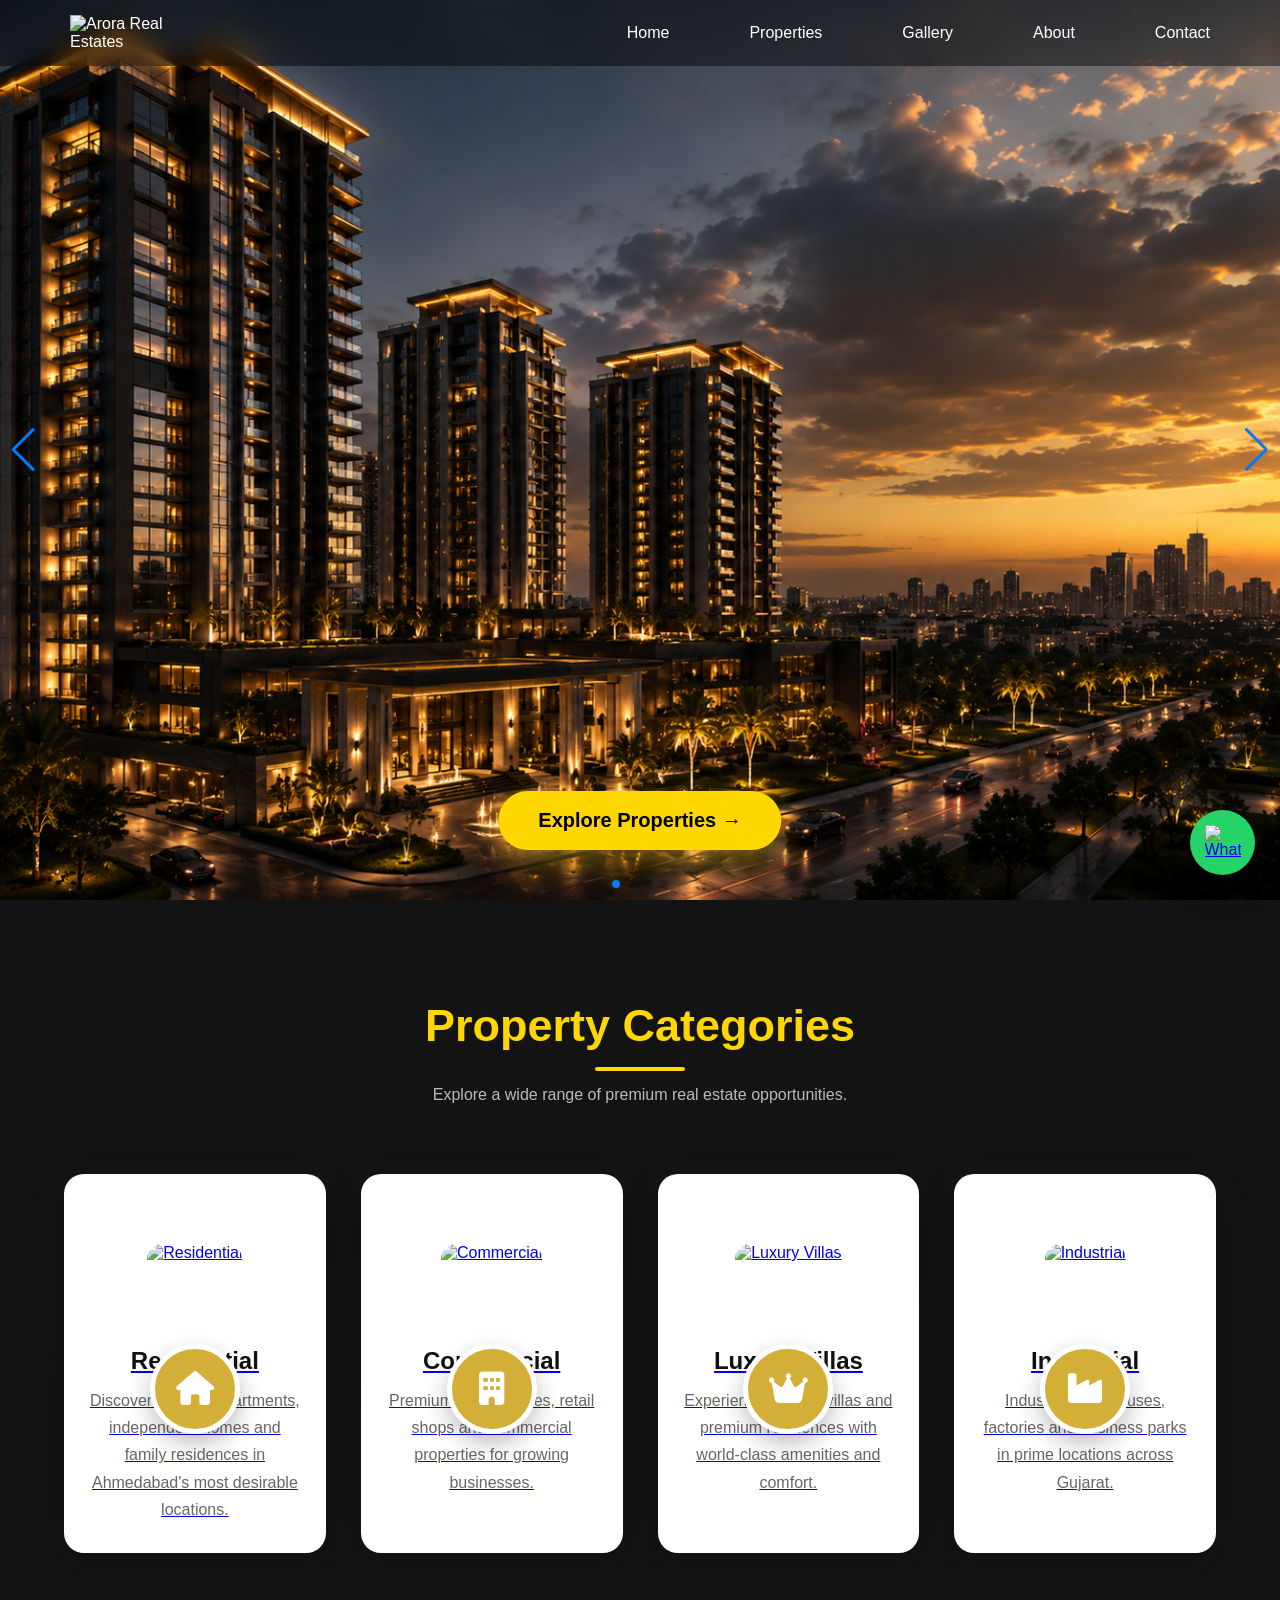
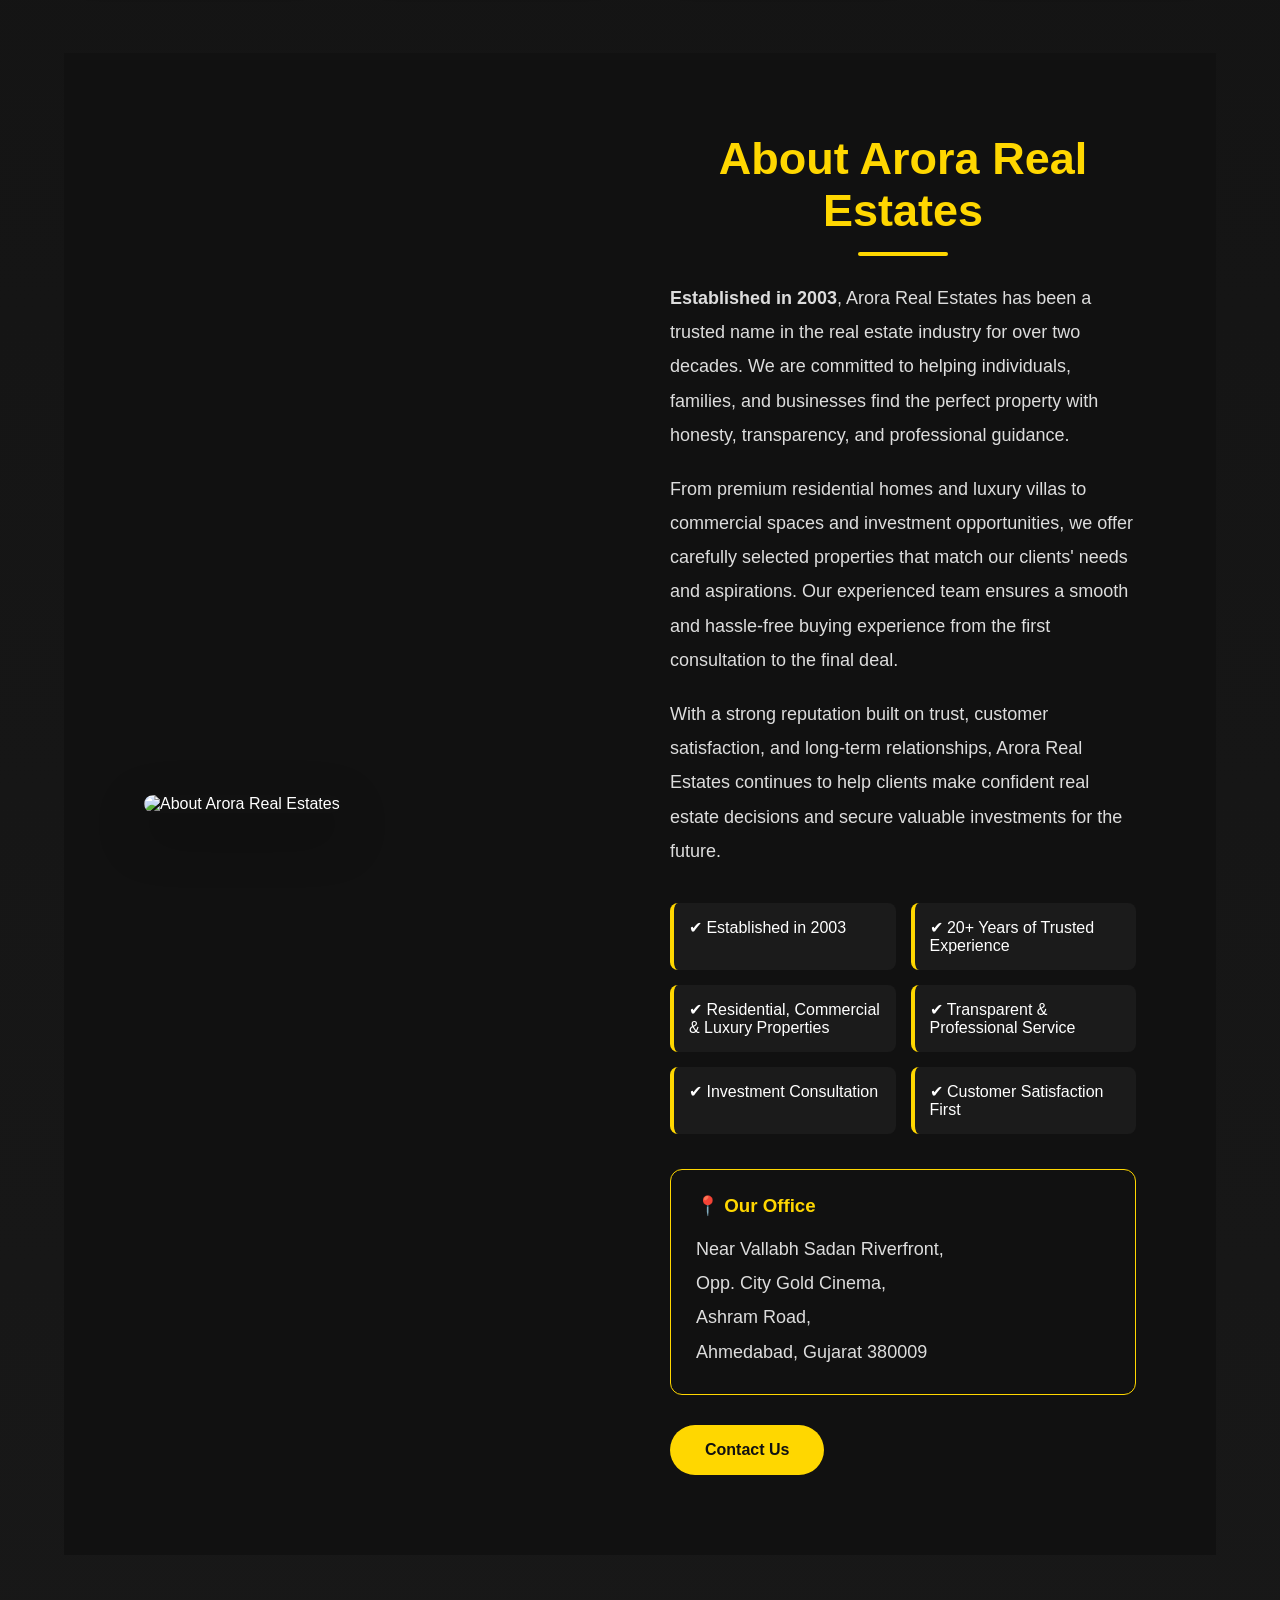
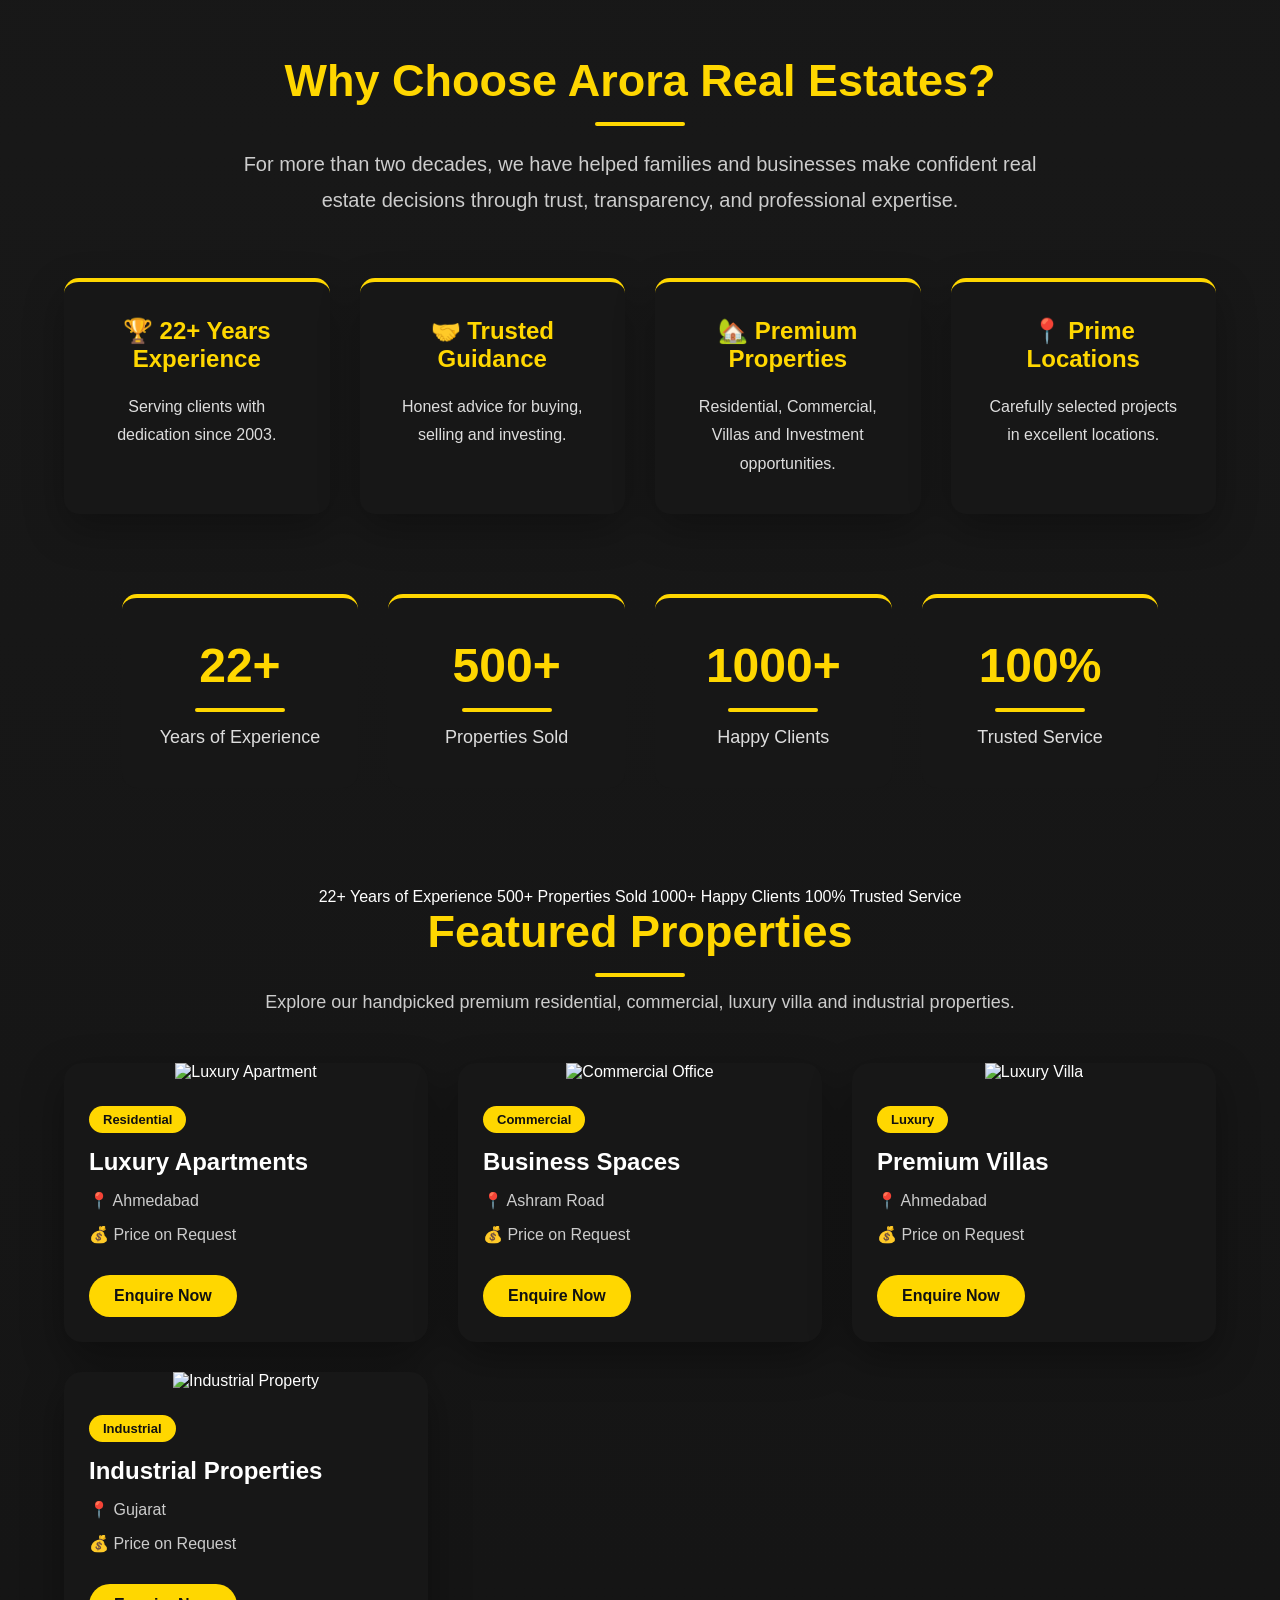
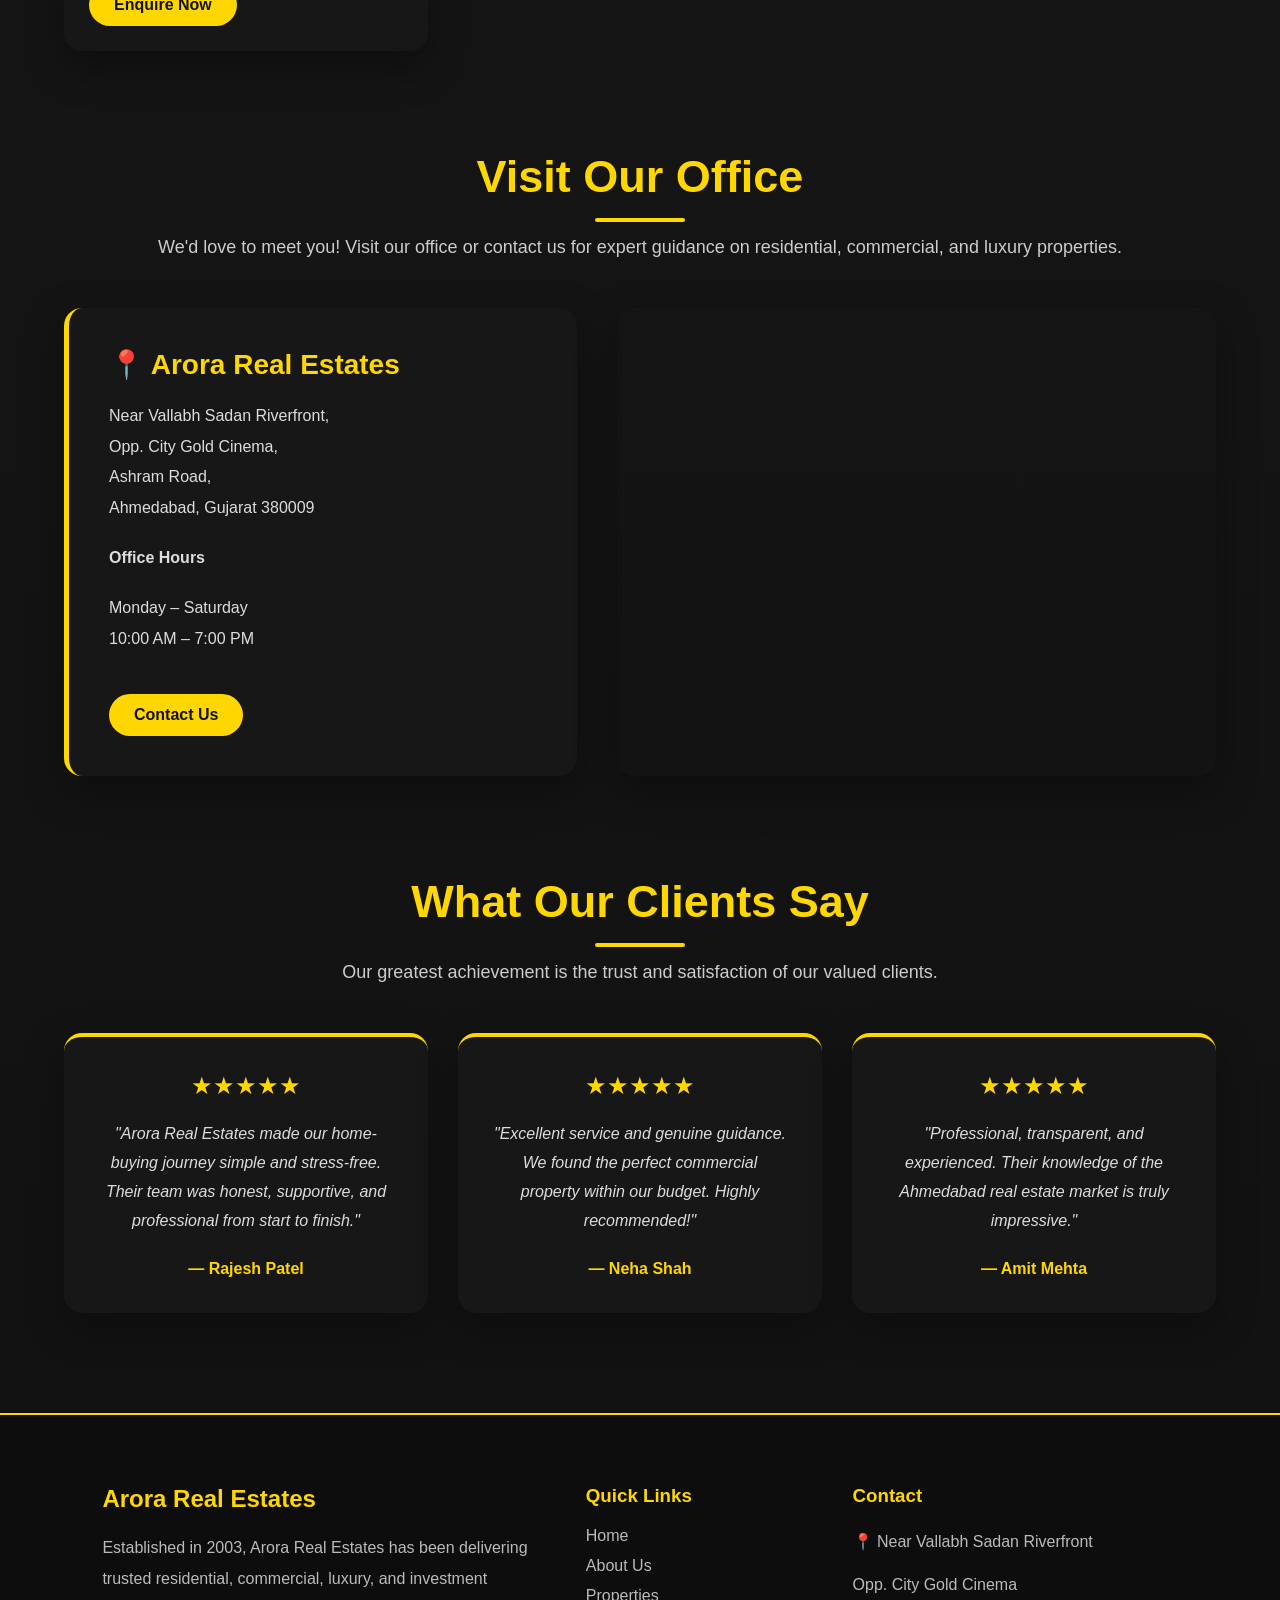
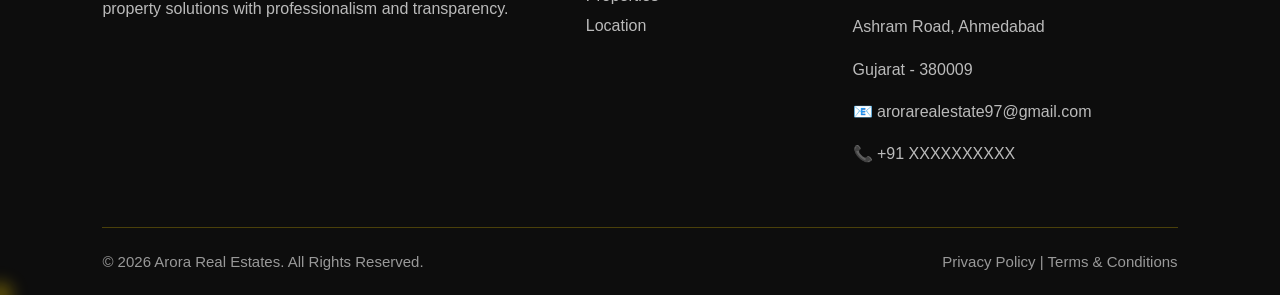
==== commit 0a2543e5: "Change greeting from 'Hello' to 'Goodbye'" ====
--- a/index.html
+++ b/index.html
@@ -54,19 +54,20 @@
         <div class="swiper-wrapper">
 
             <div class="swiper-slide">
-                <img src="images/hero1.jpg" alt="">
+                <img src="hero1.jpg" alt="">
             </div>
 
             <div class="swiper-slide">
-                <img src="images/hero2.jpg" alt="">
+                <img src="hero2.jpg" alt="">
             </div>
 
             <div class="swiper-slide">
-                <img src="images/hero3.jpg" alt="">
+                <img src="hero3.jpg" alt="">
+
             </div>
 
             <div class="swiper-slide">
-                <img src="images/hero4.jpg" alt="">
+                <img src="hero4.jpg" alt="">
             </div>
 
         </div>
@@ -632,4 +633,4 @@
 </script>
 <div class="cursor-glow"></div>
 </body>
-</html>+</html>
